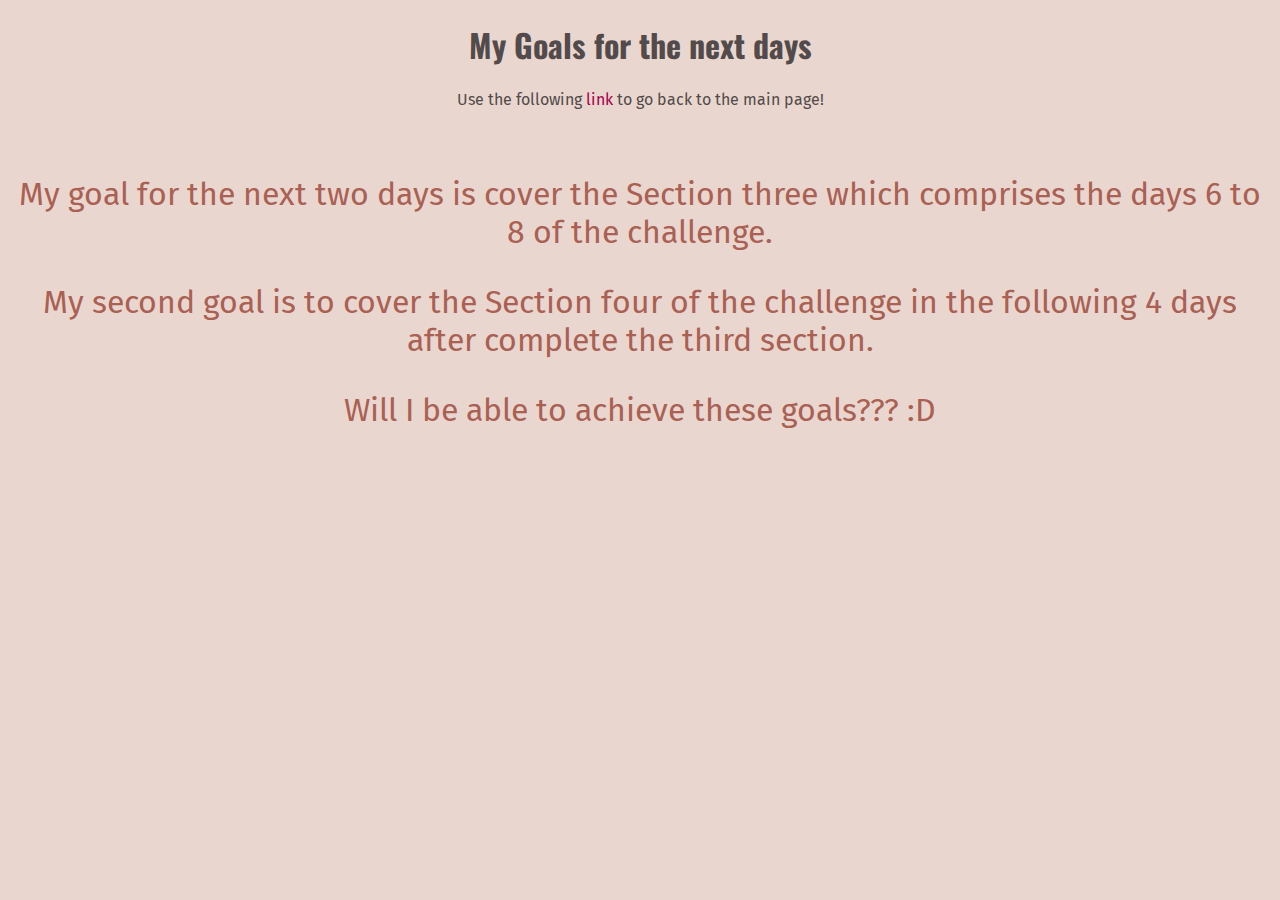
==== Section 2 Building a First Website/full-week.html @ af1cf711 "first commit" ====
<!DOCTYPE html>
<html lang="en">
<head>
  <meta charset="UTF-8">
  <meta name="viewport" content="width=device-width, initial-scale=1.0">
  <link rel="preconnect" href="https://fonts.googleapis.com">
  <link rel="preconnect" href="https://fonts.gstatic.com" crossorigin>
  <link href="https://fonts.googleapis.com/css2?family=Fira+Sans:wght@400;700&family=Oswald:wght@700&display=swap"
    rel="stylesheet">
  <link rel="stylesheet" href="styles/shared.css">
  <link rel="stylesheet" href="styles/full-week.css">
  <title>My Upcoming Challenges</title>
</head>
<body>
  <h1>My Goals for the next days</h1>
  <p>
    Use the following <a href="./index.html">link</a> to go back to the main page!
  </p>
  <br>
  <p class="my-goals">
    My goal for the next two days is cover the Section three which comprises the days 6 to 8 of the challenge.
  </p>
  <p class="my-goals">
    My second goal is to cover the Section four of the challenge in the following 4 days after complete the third section.
  </p>
  <p class="my-goals">Will I be able to achieve these goals??? :D</p>
</body>
</html>
---- Section 2 Building a First Website/styles/shared.css ----
body {
  background-color: rgb(233, 215, 207);
  text-align: center;
  color: rgb(83, 75, 75);
}

h1 {
  font-family: 'Oswald', sans-serif;
}

p {
  font-family: 'Fira Sans', sans-serif;
}

a {
  font-family: 'Fira Sans', sans-serif;
  color: rgb(167, 1, 78);
  text-decoration: none;
}

a:hover {
  text-decoration: underline;
}

.my-goals {
  color: rgb(170, 96, 83);
  font-weight: 400;
  font-size: 2em;
}
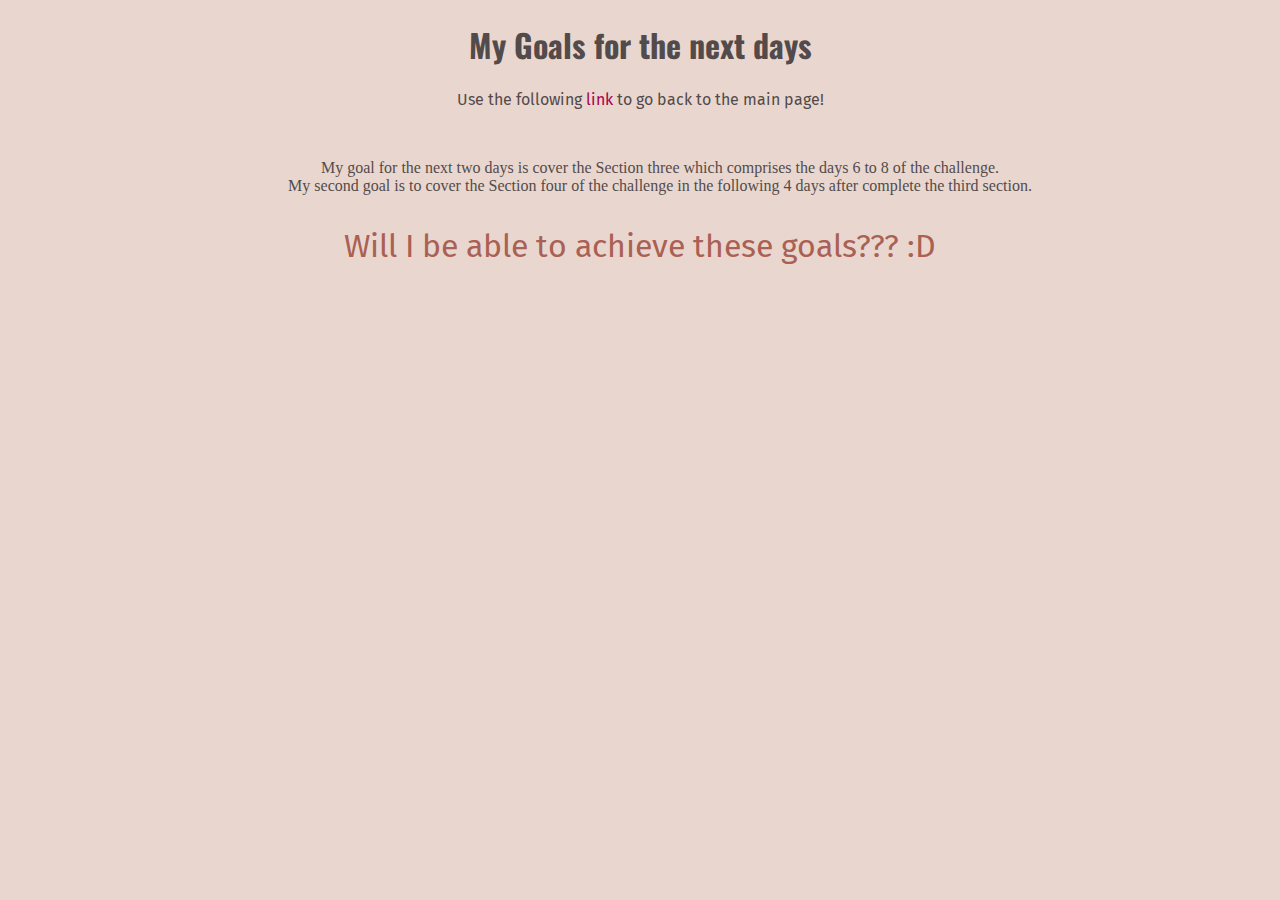
==== commit 1b883cfe: "create a ordered list" ====
--- a/Section 2 Building a First Website/full-week.html
+++ b/Section 2 Building a First Website/full-week.html
@@ -17,12 +17,14 @@
     Use the following <a href="./index.html">link</a> to go back to the main page!
   </p>
   <br>
-  <p class="my-goals">
-    My goal for the next two days is cover the Section three which comprises the days 6 to 8 of the challenge.
-  </p>
-  <p class="my-goals">
-    My second goal is to cover the Section four of the challenge in the following 4 days after complete the third section.
-  </p>
+  <ol>
+    <li>
+      My goal for the next two days is cover the Section three which comprises the days 6 to 8 of the challenge.
+    </li>
+    <li>
+      My second goal is to cover the Section four of the challenge in the following 4 days after complete the third section.
+    </li>
+  </ol>
   <p class="my-goals">Will I be able to achieve these goals??? :D</p>
 </body>
 </html>
--- a/Section 2 Building a First Website/styles/full-week.css
+++ b/Section 2 Building a First Website/styles/full-week.css
@@ -0,0 +1,7 @@
+ol{
+  list-style: none;
+}
+
+/* li{
+  list-style: none;
+} */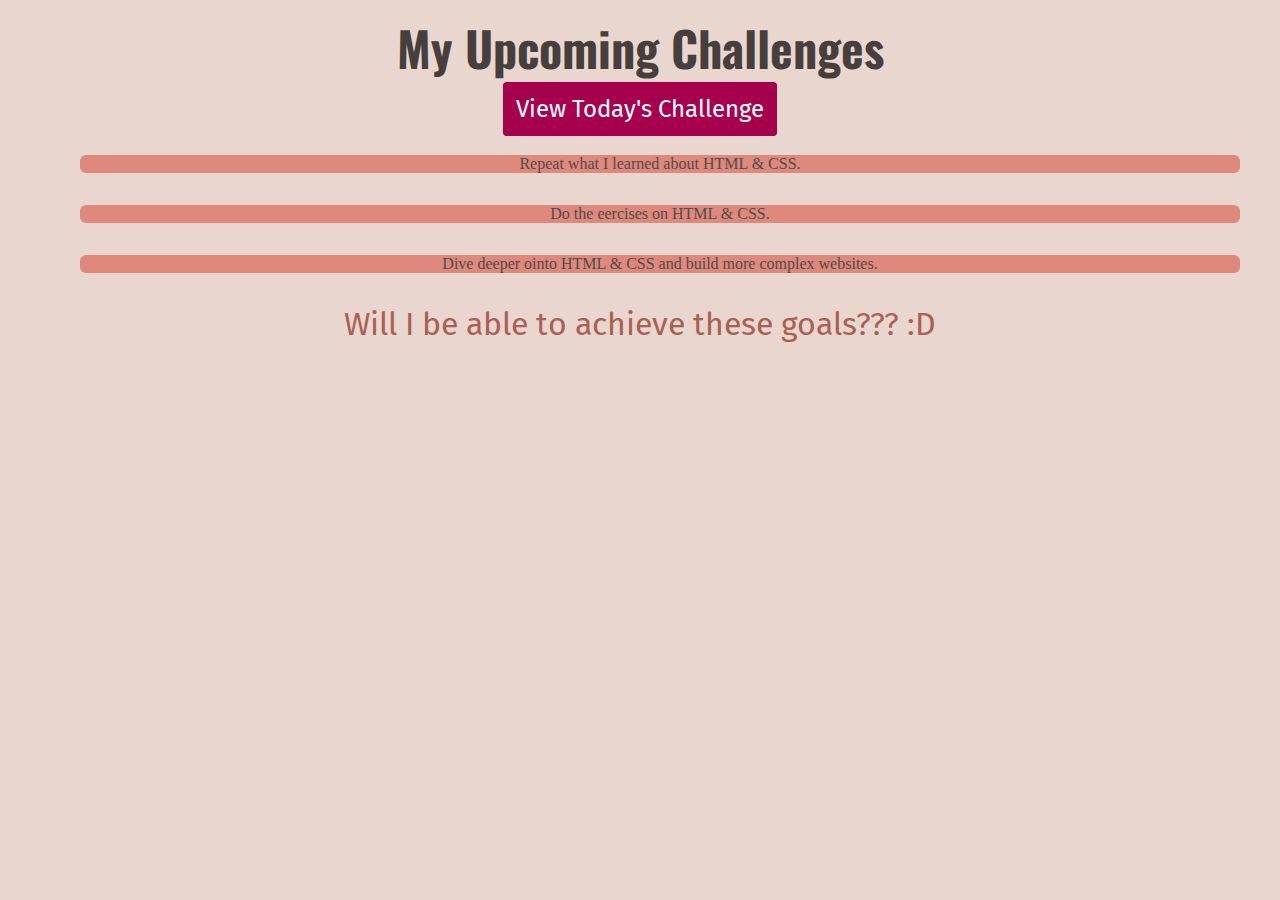
==== commit 7500856d: ""Adding borders, margins and paddings "" ====
--- a/Section 2 Building a First Website/full-week.html
+++ b/Section 2 Building a First Website/full-week.html
@@ -12,17 +12,19 @@
   <title>My Upcoming Challenges</title>
 </head>
 <body>
-  <h1>My Goals for the next days</h1>
-  <p>
-    Use the following <a href="./index.html">link</a> to go back to the main page!
-  </p>
+  <h1>My Upcoming Challenges</h1>
+  <a href="./index.html"> View Today's Challenge</a>
+
   <br>
   <ol>
     <li>
-      My goal for the next two days is cover the Section three which comprises the days 6 to 8 of the challenge.
+      Repeat what I learned about HTML & CSS.
     </li>
     <li>
-      My second goal is to cover the Section four of the challenge in the following 4 days after complete the third section.
+      Do the eercises on HTML & CSS.
+    </li>
+    <li>
+      Dive deeper ointo HTML & CSS and build more complex websites.
     </li>
   </ol>
   <p class="my-goals">Will I be able to achieve these goals??? :D</p>
--- a/Section 2 Building a First Website/styles/full-week.css
+++ b/Section 2 Building a First Website/styles/full-week.css
@@ -1,7 +1,29 @@
+h1 {
+  font-size: 48px;
+  color: rgb(71, 62, 62);
+  margin: 12px;
+}
+
+a {
+  padding: 12px;
+  background-color: rgb(167, 1, 78);
+  color: white;
+  border: 1px solid rgb(167, 1, 78);
+  border-radius: 4px;
+  font-size: 24px;
+}
+
+a:hover {
+  background-color: rgb(180, 12, 90);
+  text-decoration: none;
+}
+
 ol{
   list-style: none;
 }
 
-/* li{
-  list-style: none;
-} */+li{
+  margin: 32px;
+  background-color: rgb(223, 136, 124);
+  border-radius: 6px;
+}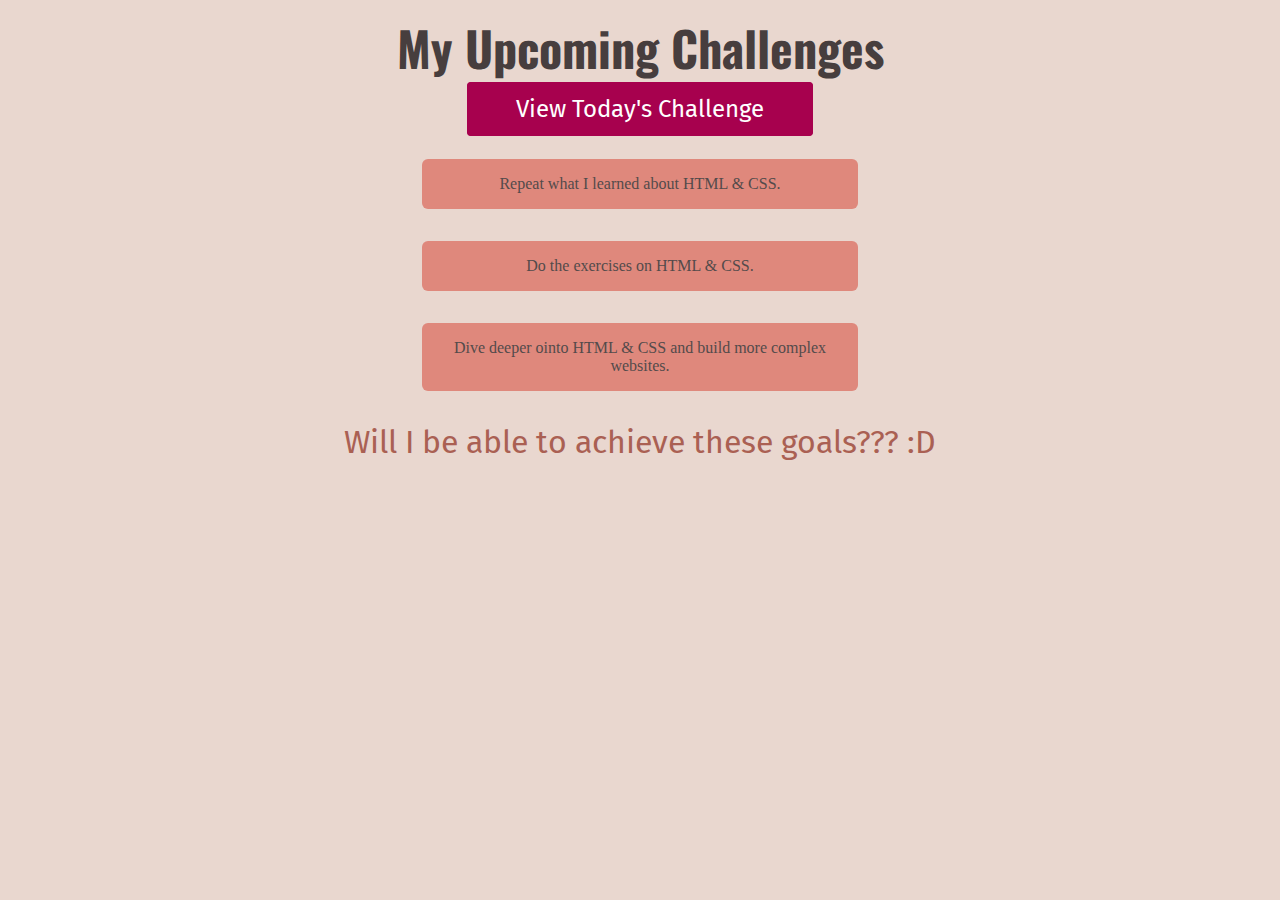
==== commit 87684c43: ""Add padding to the list elements"" ====
--- a/Section 2 Building a First Website/full-week.html
+++ b/Section 2 Building a First Website/full-week.html
@@ -21,7 +21,7 @@
       Repeat what I learned about HTML & CSS.
     </li>
     <li>
-      Do the eercises on HTML & CSS.
+      Do the exercises on HTML & CSS.
     </li>
     <li>
       Dive deeper ointo HTML & CSS and build more complex websites.
--- a/Section 2 Building a First Website/styles/full-week.css
+++ b/Section 2 Building a First Website/styles/full-week.css
@@ -1,11 +1,11 @@
 h1 {
   font-size: 48px;
   color: rgb(71, 62, 62);
-  margin: 12px;
+  margin: 12px 0;
 }
 
 a {
-  padding: 12px;
+  padding: 12px 48px;
   background-color: rgb(167, 1, 78);
   color: white;
   border: 1px solid rgb(167, 1, 78);
@@ -20,9 +20,13 @@
 
 ol{
   list-style: none;
+  width: 500px;
+  margin: 36px auto 0 auto;
+  padding: 0;
 }
 
 li{
+  padding: 16px;
   margin: 32px;
   background-color: rgb(223, 136, 124);
   border-radius: 6px;
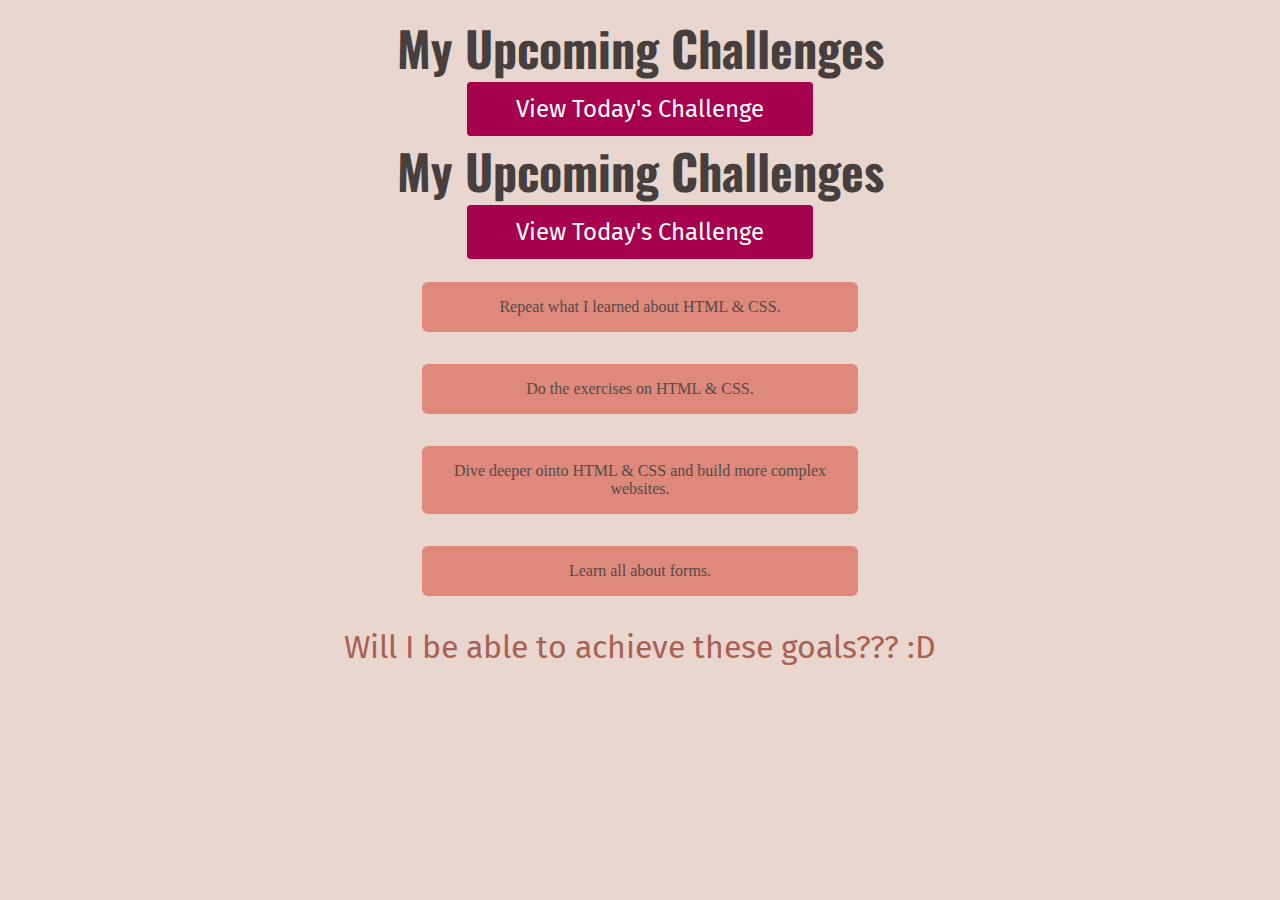
==== commit 10b366bb: ""add semantics"" ====
--- a/Section 2 Building a First Website/full-week.html
+++ b/Section 2 Building a First Website/full-week.html
@@ -12,21 +12,28 @@
   <title>My Upcoming Challenges</title>
 </head>
 <body>
+  <header>
+    <h1>My Upcoming Challenges</h1>
+    <a href="./index.html"> View Today's Challenge</a>
+  </header>
   <h1>My Upcoming Challenges</h1>
   <a href="./index.html"> View Today's Challenge</a>
-
-  <br>
-  <ol>
-    <li>
-      Repeat what I learned about HTML & CSS.
-    </li>
-    <li>
-      Do the exercises on HTML & CSS.
-    </li>
-    <li>
-      Dive deeper ointo HTML & CSS and build more complex websites.
-    </li>
-  </ol>
-  <p class="my-goals">Will I be able to achieve these goals??? :D</p>
+  <main>
+    <ol>
+      <li>
+        Repeat what I learned about HTML & CSS.
+      </li>
+      <li>
+        Do the exercises on HTML & CSS.
+      </li>
+      <li>
+        Dive deeper ointo HTML & CSS and build more complex websites.
+      </li>
+      <li>
+        Learn all about forms.
+      </li>
+    </ol>
+    <p class="my-goals">Will I be able to achieve these goals??? :D</p>
+  </main>
 </body>
-</html>
+</html>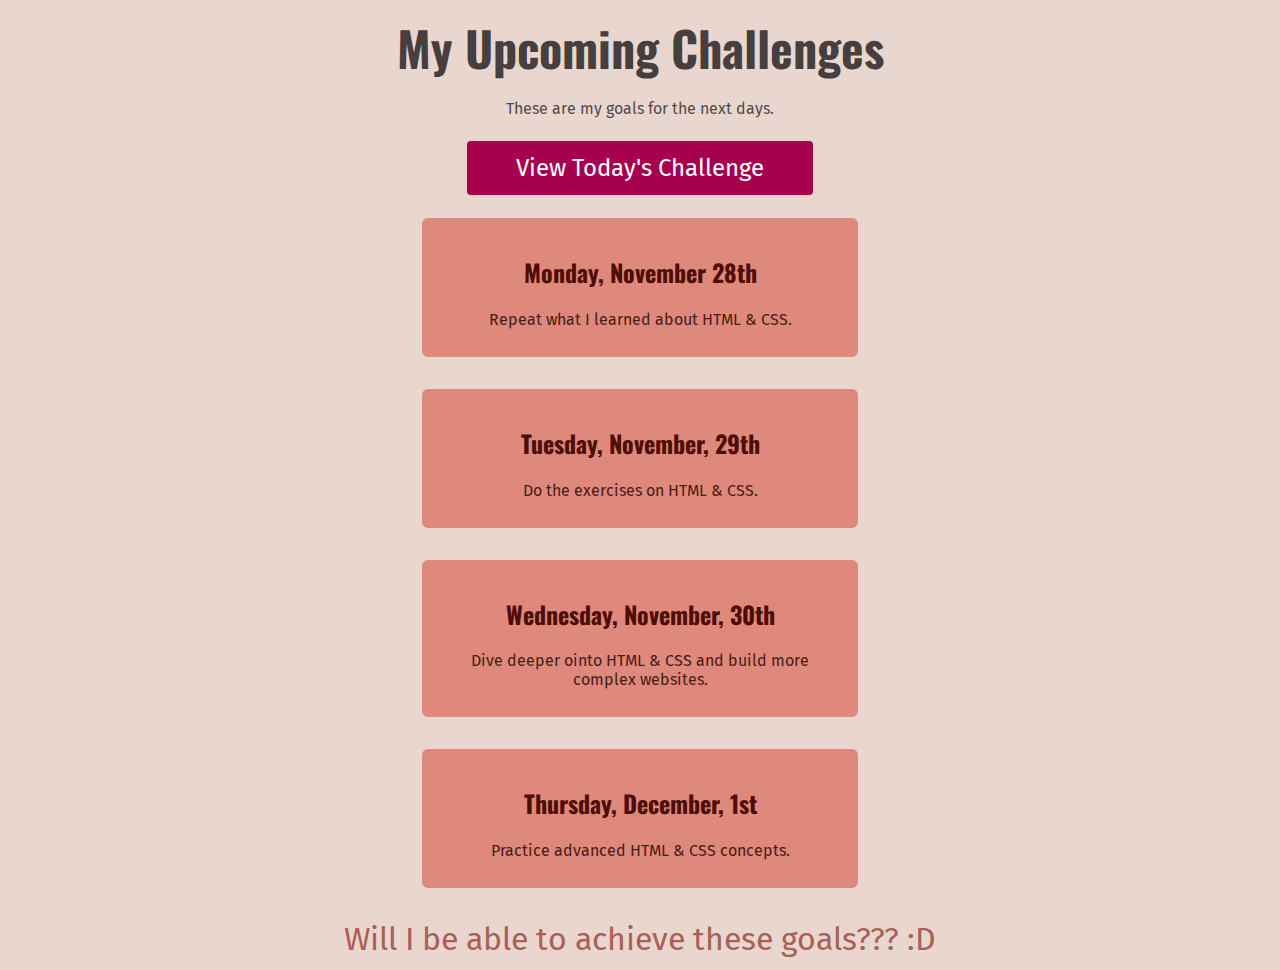
==== commit 8692f606: ""using selectors and combinators"" ====
--- a/Section 2 Building a First Website/full-week.html
+++ b/Section 2 Building a First Website/full-week.html
@@ -14,23 +14,26 @@
 <body>
   <header>
     <h1>My Upcoming Challenges</h1>
+    <p id="description">These are my goals for the next days.</p>
     <a href="./index.html"> View Today's Challenge</a>
   </header>
-  <h1>My Upcoming Challenges</h1>
-  <a href="./index.html"> View Today's Challenge</a>
   <main>
     <ol>
       <li>
-        Repeat what I learned about HTML & CSS.
+        <h2>Monday, November 28th</h2>
+        <p>Repeat what I learned about HTML & CSS.</p>
       </li>
       <li>
-        Do the exercises on HTML & CSS.
+        <h2>Tuesday, November, 29th</h2>
+        <p>Do the exercises on HTML & CSS.</p>
       </li>
       <li>
-        Dive deeper ointo HTML & CSS and build more complex websites.
+        <h2>Wednesday, November, 30th</h2>
+        <p>Dive deeper ointo HTML & CSS and build more complex websites.</p> 
       </li>
       <li>
-        Learn all about forms.
+        <h2>Thursday, December, 1st</h2>
+        <p>Practice advanced HTML & CSS concepts.</p>     
       </li>
     </ol>
     <p class="my-goals">Will I be able to achieve these goals??? :D</p>
--- a/Section 2 Building a First Website/styles/full-week.css
+++ b/Section 2 Building a First Website/styles/full-week.css
@@ -2,6 +2,14 @@
   font-size: 48px;
   color: rgb(71, 62, 62);
   margin: 12px 0;
+}
+
+/* #description {
+  margin-bottom: 36px;
+} */
+
+header p {
+  margin-bottom: 36px;
 }
 
 a {
@@ -30,4 +38,14 @@
   margin: 32px;
   background-color: rgb(223, 136, 124);
   border-radius: 6px;
+}
+
+h2 {
+  color: rgb(78, 13, 5);
+  font-family: 'Oswald', sans-serif;
+}
+
+main p{
+  margin: 12px;
+  color: rgb(71, 29, 22);
 }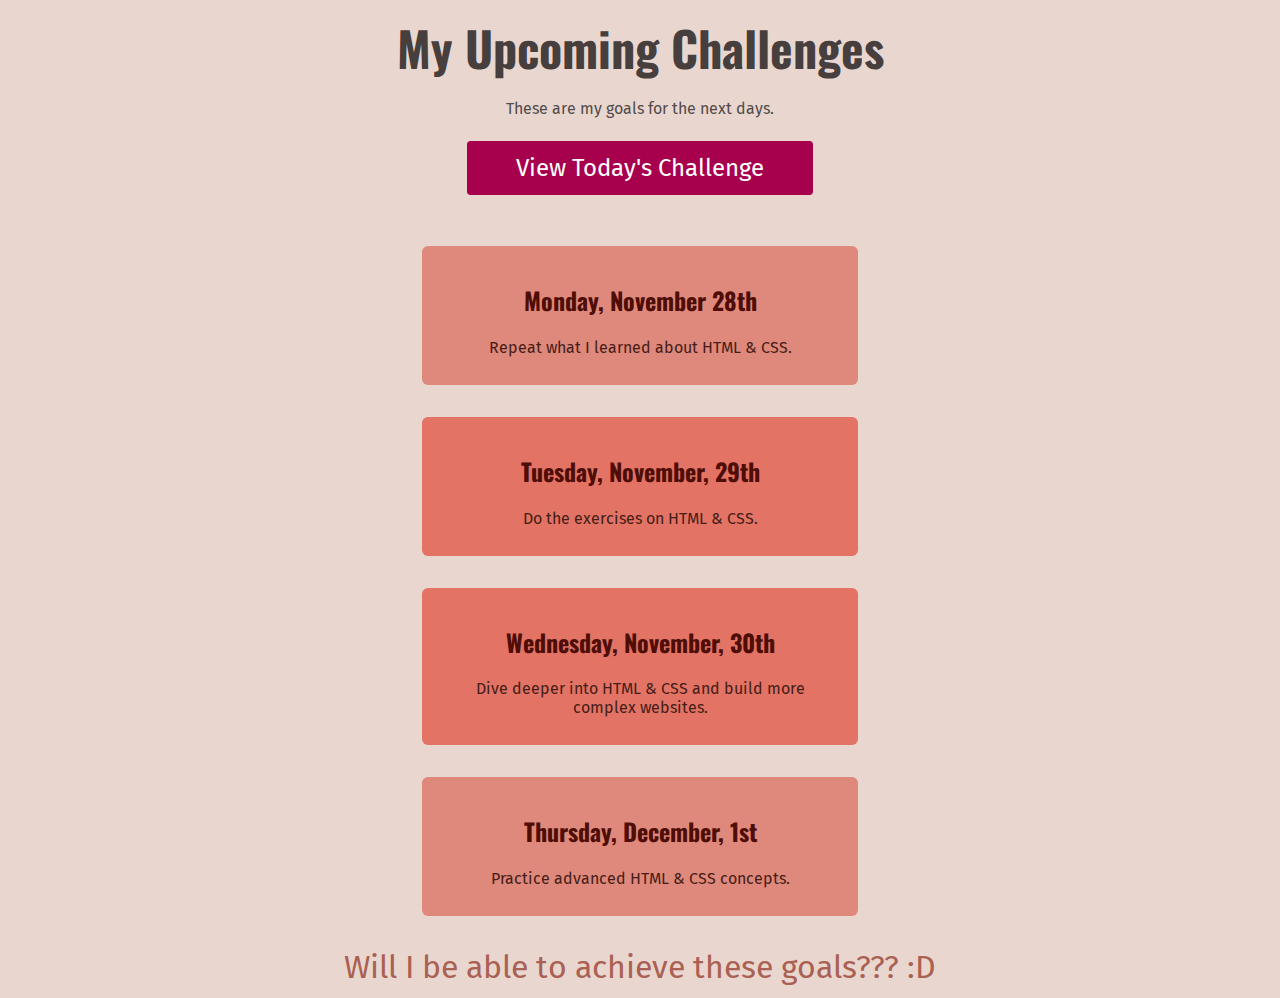
==== commit 7164b4a1: ""understanding classes"" ====
--- a/Section 2 Building a First Website/full-week.html
+++ b/Section 2 Building a First Website/full-week.html
@@ -23,13 +23,13 @@
         <h2>Monday, November 28th</h2>
         <p>Repeat what I learned about HTML & CSS.</p>
       </li>
-      <li>
+      <li class="highlight-goal">
         <h2>Tuesday, November, 29th</h2>
         <p>Do the exercises on HTML & CSS.</p>
       </li>
-      <li>
+      <li class="highlight-goal">
         <h2>Wednesday, November, 30th</h2>
-        <p>Dive deeper ointo HTML & CSS and build more complex websites.</p> 
+        <p>Dive deeper into HTML & CSS and build more complex websites.</p> 
       </li>
       <li>
         <h2>Thursday, December, 1st</h2>
--- a/Section 2 Building a First Website/styles/full-week.css
+++ b/Section 2 Building a First Website/styles/full-week.css
@@ -1,16 +1,20 @@
+header{
+  margin-bottom: 64px;
+}
+
 h1 {
   font-size: 48px;
   color: rgb(71, 62, 62);
   margin: 12px 0;
 }
 
-/* #description {
+#description {
+  margin-bottom: 36px;
+}
+
+/* header p {
   margin-bottom: 36px;
 } */
-
-header p {
-  margin-bottom: 36px;
-}
 
 a {
   padding: 12px 48px;
@@ -48,4 +52,10 @@
 main p{
   margin: 12px;
   color: rgb(71, 29, 22);
+}
+
+.highlight-goal{
+  background-color: rgb(226
+  
+  , 115, 101);
 }